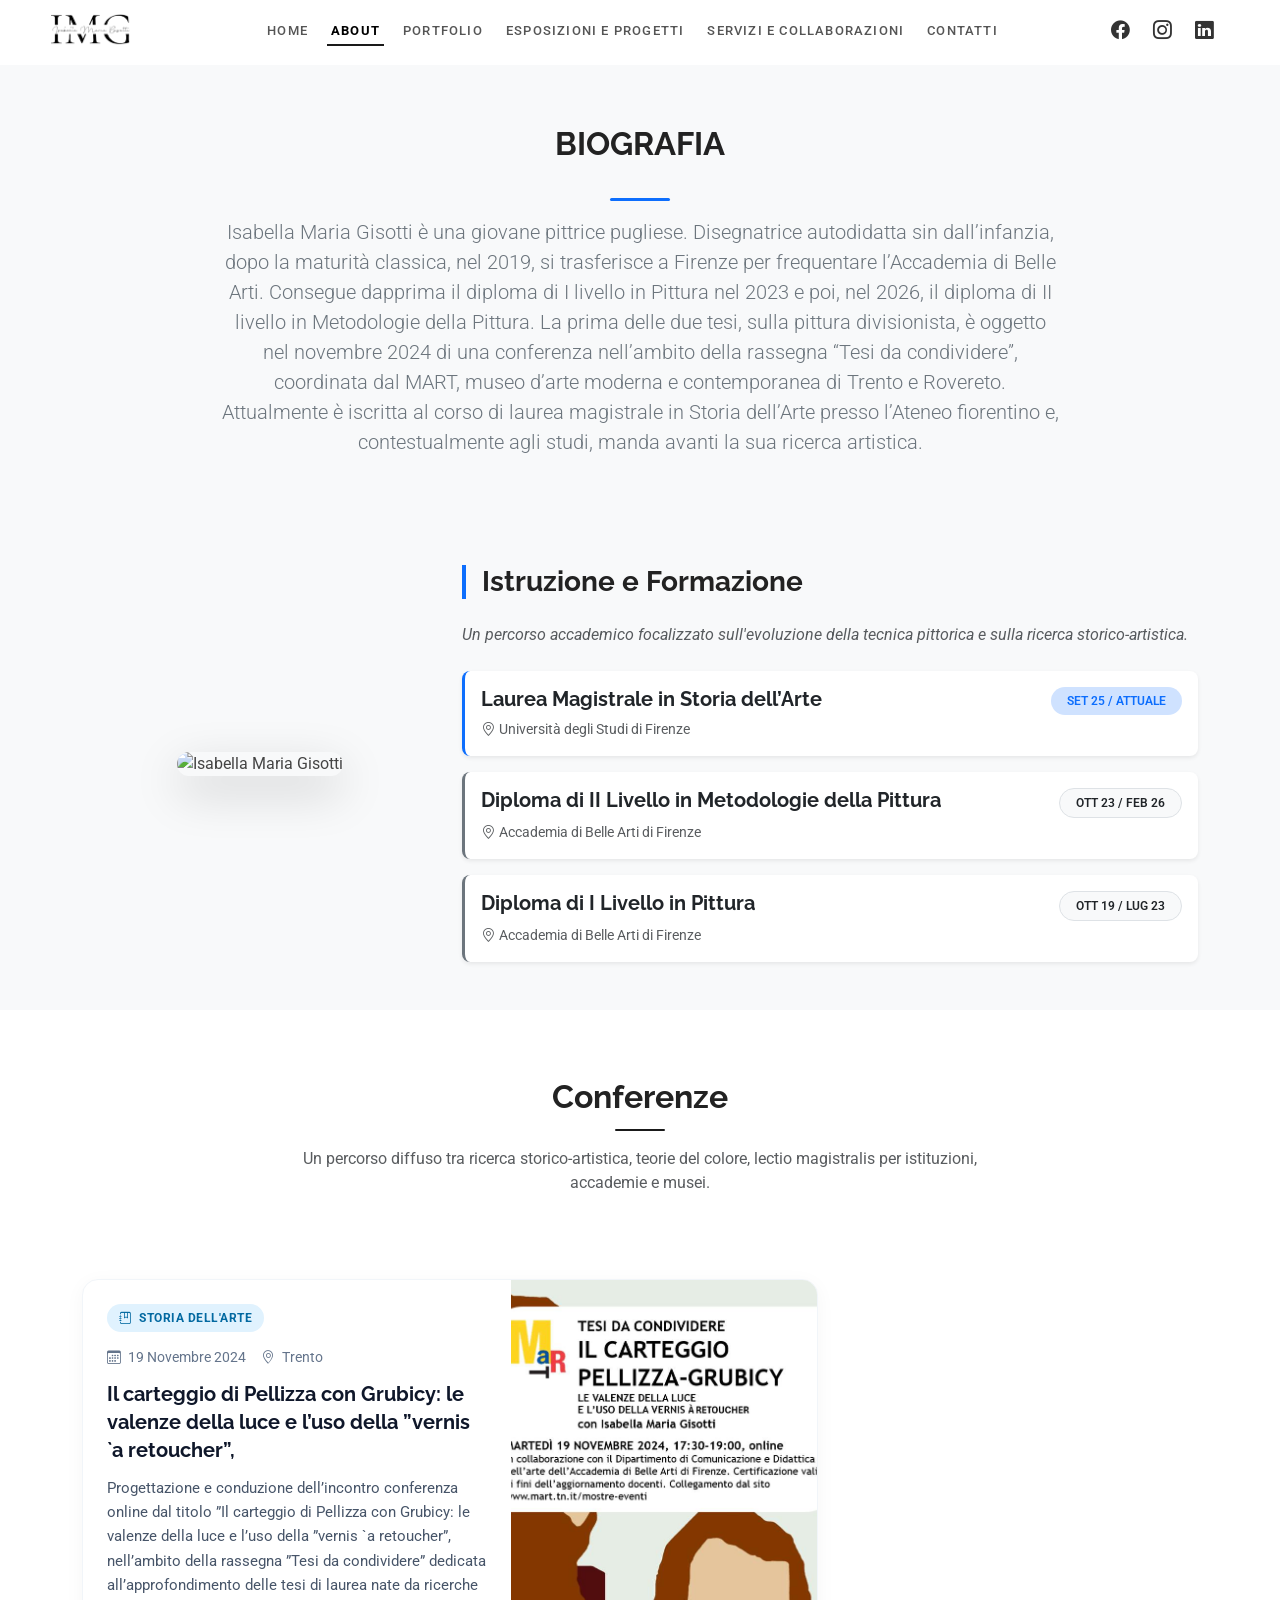
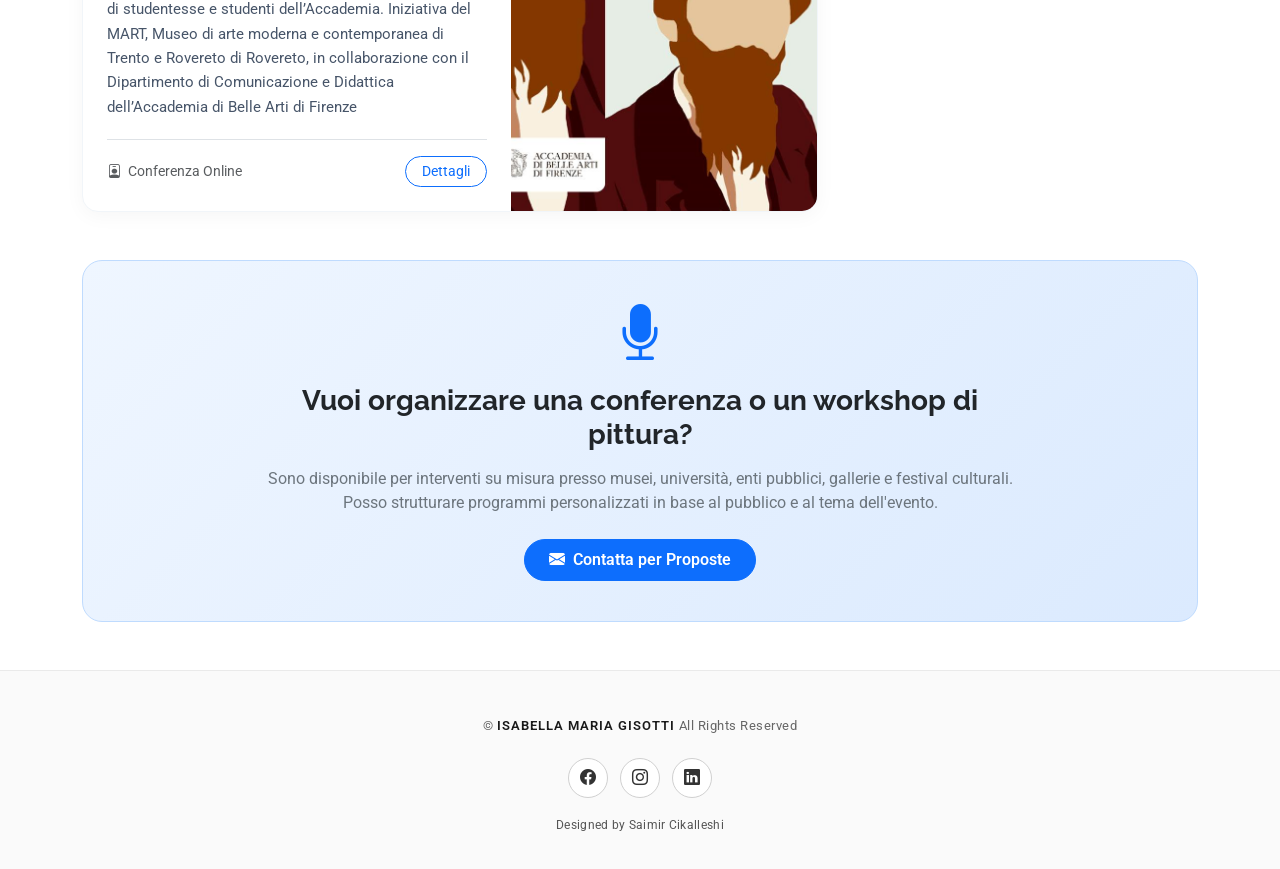
==== about.html @ c2eb915f "Primo caricamento" ====
<!DOCTYPE html>
<html lang="en">

<head>
  <meta charset="utf-8">
  <meta content="width=device-width, initial-scale=1.0" name="viewport">
  <title>About - Isabella Maria Gisotti</title>
  <meta name="description" content="">
  <meta name="keywords" content="">
  
  <!-- Favicons -->
  <link href="assets/img/favicon_new.png" rel="icon">
  <link href="assets/img/apple-touch-icon_new.png" rel="apple-touch-icon">
  
  <!-- Fonts -->
  <link href="https://fonts.googleapis.com" rel="preconnect">
  <link href="https://fonts.gstatic.com" rel="preconnect" crossorigin>
  <link href="https://fonts.googleapis.com/css2?family=Roboto:ital,wght@0,100;0,300;0,400;0,500;0,700;0,900;1,100;1,300;1,400;1,500;1,700;1,900&family=Poppins:ital,wght@0,100;0,200;0,300;0,400;0,500;0,600;0,700;0,800;0,900;1,100;1,200;1,300;1,400;1,500;1,600;1,700;1,800;1,900&family=Raleway:ital,wght@0,100;0,200;0,300;0,400;0,500;0,600;0,700;0,800;0,900;1,100;1,200;1,300;1,400;1,500;1,600;1,700;1,800;1,900&display=swap" rel="stylesheet">
  
  <!-- Vendor CSS Files -->
  <link href="assets/vendor/bootstrap/css/bootstrap.min.css" rel="stylesheet">
  <link href="assets/vendor/bootstrap-icons/bootstrap-icons.css" rel="stylesheet">
  <link href="assets/vendor/aos/aos.css" rel="stylesheet">
  <link href="assets/vendor/swiper/swiper-bundle.min.css" rel="stylesheet">
  <link href="assets/vendor/glightbox/css/glightbox.min.css" rel="stylesheet">
  
  <!-- Main CSS File -->
  <link href="assets/css/main.css" rel="stylesheet">
  
 
</head>

<body class="about-page">
  
    <header id="header" class="header d-flex align-items-center light-background sticky-top custom-navbar">
    <div class="container-fluid position-relative d-flex align-items-center justify-content-between px-3 px-md-5">
      
      <!-- COLONNA SINISTRA: Logo + Nome -->
      <div class="nav-col-left d-flex align-items-center">
        <a href="index.html" class="logo d-flex align-items-center text-decoration-none gap-2">
          <img src="./assets/img/logo.png" alt="Logo Isabella Maria Gisotti" width="50" height="50" class="brand-logo">
        </a>
      </div>
      
      <!-- COLONNA CENTRALE: Menu di Navigazione -->
      <!-- COLONNA CENTRALE: Menu di Navigazione -->
        <nav id="navmenu" class="navmenu nav-col-center">
            <ul>
                <li><a href="index.html">Home</a></li>
                <li><a href="about.html" class="active">About</a></li>
                <li><a href="portfolio.html">Portfolio</a></li>
                <li><a href="resume.html">Esposizioni e Progetti</a></li>
                <li><a href="services.html">Servizi e Collaborazioni</a></li>
                <li><a href="contact.html">Contatti</a></li>
            </ul>
            <i class="mobile-nav-toggle d-xl-none bi bi-list"></i>
        </nav>
      
      <!-- COLONNA DESTRA: Social Links -->
      <div class="nav-col-right header-social-links d-none d-md-flex align-items-center justify-content-end gap-3">
        <a href="https://www.facebook.com/isabellamaria.gisotti" target="_blank" title="Facebook" class="social-clean"><i class="bi bi-facebook"></i></a>
        <a href="https://www.instagram.com/___img___/" target="_blank" title="Instagram" class="social-clean"><i class="bi bi-instagram"></i></a>
        <a href="https://www.linkedin.com/in/isabella-maria-gisotti-5aaa6219a/" target="_blank" title="LinkedIn" class="social-clean"><i class="bi bi-linkedin"></i></a>
      </div>
      
    </div>
  </header>
  
  <main class="main">
    <!-- About Section -->
    <section id="about" class="about section py-5 bg-light">
      
      <!-- Section Title con padding-top dedicato -->
        <div class="container section-title text-center mb-5" style="padding-top: 60px;" data-aos="fade-up">
          
          <h2 class="display-5 fw-bold text-uppercase tracking-wider">Biografia</h2>
          
          <div class="mx-auto bg-primary rounded my-3" style="width: 60px; height: 3px;"></div>

          <p class="lead col-lg-9 mx-auto text-secondary">
            Isabella Maria Gisotti è una giovane pittrice pugliese. Disegnatrice autodidatta sin dall’infanzia, dopo la maturità classica, nel 2019, si trasferisce a Firenze per frequentare l’Accademia di Belle Arti. Consegue dapprima il diploma di I livello in Pittura nel 2023 e poi, nel 2026, il diploma di II livello in Metodologie della Pittura. La prima delle due tesi, sulla pittura divisionista, è oggetto nel novembre 2024 di una conferenza nell’ambito della rassegna “Tesi da condividere”, coordinata dal MART, museo d’arte moderna e contemporanea di Trento e Rovereto. Attualmente è iscritta al corso di laurea magistrale in Storia dell’Arte presso l’Ateneo fiorentino e, contestualmente agli studi, manda avanti la sua ricerca artistica.
          </p>
        </div><!-- End Section Title -->
      
      <div class="container" data-aos="fade-up" data-aos-delay="100">
        <div class="row gy-5 align-items-center justify-content-center">
          
          <!-- Colonna Immagine Profilo -->
          <div class="col-lg-4 text-center" data-aos="zoom-in" data-aos-delay="150">
            <div class="position-relative d-inline-block">
              <img src="assets/img/foto profilo.jpg" class="img-fluid rounded-4 shadow-lg profile-img" alt="Isabella Maria Gisotti">
            </div>
          </div>
          
          <!-- Colonna Formazione -->
          <div class="col-lg-8 content">
            <h3 class="fw-bold mb-4 border-start border-4 border-primary ps-3">Istruzione e Formazione</h3>
            
            <p class="fst-italic text-muted mb-4">
              Un percorso accademico focalizzato sull'evoluzione della tecnica pittorica e sulla ricerca storico-artistica.
            </p>
            
            <!-- Timeline / List Formazione -->
            <div class="timeline-list d-flex flex-column gap-3">
              
              <!-- Item 1 -->
              <div class="p-3 bg-white rounded-3 shadow-sm border-start border-primary border-3 transition-hover">
                <div class="d-flex justify-content-between align-items-start mb-1">
                  <h5 class="fw-bold mb-0 text-dark">Laurea Magistrale in Storia dell’Arte</h5>
                  <span class="badge bg-primary-subtle text-primary fw-semibold px-3 py-2 rounded-pill">SET 25 / ATTUALE</span>
                </div>
                <p class="text-muted small mb-0"><i class="bi bi-geo-alt me-1"></i>Università degli Studi di Firenze</p>
              </div>
              
              <!-- Item 2 -->
              <div class="p-3 bg-white rounded-3 shadow-sm border-start border-secondary border-3 transition-hover">
                <div class="d-flex justify-content-between align-items-start mb-1">
                  <h5 class="fw-bold mb-0 text-dark">Diploma di II Livello in Metodologie della Pittura</h5>
                  <span class="badge bg-light text-dark border fw-semibold px-3 py-2 rounded-pill">OTT 23 / FEB 26</span>
                </div>
                <p class="text-muted small mb-0"><i class="bi bi-geo-alt me-1"></i>Accademia di Belle Arti di Firenze</p>
              </div>
              
              <!-- Item 3 -->
              <div class="p-3 bg-white rounded-3 shadow-sm border-start border-secondary border-3 transition-hover">
                <div class="d-flex justify-content-between align-items-start mb-1">
                  <h5 class="fw-bold mb-0 text-dark">Diploma di I Livello in Pittura</h5>
                  <span class="badge bg-light text-dark border fw-semibold px-3 py-2 rounded-pill">OTT 19 / LUG 23</span>
                </div>
                <p class="text-muted small mb-0"><i class="bi bi-geo-alt me-1"></i>Accademia di Belle Arti di Firenze</p>
              </div>
              
            </div>
          </div>
          
        </div>
      </div>
      
    </section><!-- /About Section -->
    
      <!-- Section Header -->
  <section id="conferences-section" class="py-5">
    <div class="container" data-aos="fade-up">

      <!-- Titolo Principale -->
      <div class="section-title text-center mb-4" style="padding-top: 20px;">
        <h2 class="fw-bold display-6 mb-3">Conferenze</h2>
        <p class="text-muted mx-auto" style="max-width: 700px;">
          Un percorso diffuso tra ricerca storico-artistica, teorie del colore, lectio magistralis per istituzioni, accademie e musei.
        </p>
      </div>


      <!-- Griglia Schede Conferenze -->
      <div class="row gy-4 gx-4" id="talks-grid">

       <!-- Talk 1 con Locandina Fissa Integrata -->
        <div class="col-lg-8 col-12 talk-item history" data-aos="fade-up" data-aos-delay="100">
          <div class="conf-card conf-card-horizontal p-0 overflow-hidden">
            <div class="row g-0 h-100">

              <!-- Colonna Sinistra: Testo e Dettagli -->
              <div class="col-md-7 p-4 d-flex flex-column justify-content-between">
                <div>
                  <span class="conf-tag tag-history"><i class="bi bi-journal-bookmark me-1"></i> Storia dell'Arte</span>
                  <div class="conf-date-location">
                    <span><i class="bi bi-calendar3 me-1"></i> 19 Novembre 2024</span>
                    <span><i class="bi bi-geo-alt me-1"></i> Trento</span>
                  </div>
                  <h3 class="conf-title">Il carteggio di Pellizza con Grubicy: le valenze della luce e l’uso della ”vernis `a retoucher”,</h3>
                  <p class="conf-description">Progettazione e conduzione dell’incontro conferenza online dal titolo ”Il carteggio di Pellizza con Grubicy: le valenze della luce e l’uso della ”vernis `a retoucher”, nell’ambito della rassegna ”Tesi da condividere” dedicata all’approfondimento delle tesi di laurea nate da ricerche di studentesse e studenti dell’Accademia. Iniziativa del MART, Museo di arte moderna e contemporanea di Trento e Rovereto di Rovereto, in collaborazione con il Dipartimento di Comunicazione e Didattica dell’Accademia di Belle Arti di Firenze</p>
                </div>

                <div class="conf-action-btns pt-3 border-top d-flex justify-content-between align-items-center">
                  <span class="small text-muted"><i class="bi bi-person-badge me-1"></i> Conferenza Online</span>
                  <a href="https://www.accademia.firenze.it/it/news/32-r-gli-articoli-1/tesi-da-condividere-mart-2024" target="_blank" class="btn btn-sm btn-outline-primary rounded-pill px-3">Dettagli</a>
                </div>
              </div>

              <!-- Colonna Destra: Foto Locandina Fissa -->
              <div class="col-md-5">
                <div class="poster-container h-100">
                  <img src="assets/img/Locandinajpg.jpg" alt="Locandina Evento MART" class="poster-fixed-img">
                </div>
              </div>

            </div>
          </div>
        </div>

      </div><!-- End Grid -->

      <!-- Call To Action per Organizzatori (Innovazione) -->
      <div id="speaker-booking" class="cta-speaker-card mt-5" data-aos="fade-up">
        <div class="row align-items-center justify-content-center text-center">
          <div class="col-lg-9">
            <i class="bi bi-mic-fill text-primary display-4 mb-3 d-block"></i>
            <h3 class="fw-bold mb-3 text-dark">Vuoi organizzare una conferenza o un workshop di pittura?</h3>
            <p class="text-secondary mb-4">
              Sono disponibile per interventi su misura presso musei, università, enti pubblici, gallerie e festival culturali. 
              Posso strutturare programmi personalizzati in base al pubblico e al tema dell'evento.
            </p>
            <div class="d-flex flex-wrap justify-content-center gap-3">
              <a href="contact.html" class="btn btn-primary rounded-pill px-4 py-2 fw-semibold">
                <i class="bi bi-envelope-fill me-2"></i>Contatta per Proposte
              </a>
            </div>
          </div>
        </div>
      </div>

    </div>
  </section>

  <!-- Modali di Approfondimento per i Talk -->
  <div class="modal fade" id="modalTalk1" tabindex="-1" aria-hidden="true">
    <div class="modal-dialog modal-dialog-centered">
      <div class="modal-content rounded-4 border-0">
        <div class="modal-header border-bottom-0 pb-0">
          <h5 class="modal-title fw-bold">Dettagli Conferenza</h5>
          <button type="button" class="btn-close" data-bs-dismiss="modal" aria-label="Close"></button>
        </div>
        <div class="modal-body">
          <span class="conf-tag tag-history">Storia dell'Arte</span>
          <h4 class="fw-bold mt-2 mb-3">La Luce Divisa: Scienza e Ottica nella Pittura tra '800 e '900</h4>
          <p class="text-secondary">
            L'intervento approfondisce la rivoluzione cromatica avviata dai maestri del Divisionismo italiano. Vengono analizzati gli scritti teorici, i trattati di ottica e l'impatto della luce sulla percezione dello spettatore.
          </p>
          <hr>
          <ul class="list-unstyled small text-muted">
            <li class="mb-2"><i class="bi bi-geo-alt-fill text-primary me-2"></i><strong>Luogo:</strong> Torino, Centro Culturale</li>
            <li class="mb-2"><i class="bi bi-clock-fill text-primary me-2"></i><strong>Durata:</strong> 90 Minuti + Q&A</li>
            <li class="mb-2"><i class="bi bi-file-earmark-text-fill text-primary me-2"></i><strong>Materiale:</strong> Slides e bibliografia disponibili su richiesta</li>
          </ul>
        </div>
        <div class="modal-footer border-top-0 pt-0">
          <button type="button" class="btn btn-secondary rounded-pill btn-sm" data-bs-dismiss="modal">Chiudi</button>
        </div>
      </div>
    </div>
  </div>

    </section><!-- /Stats Section -->
  </main>
  
  <footer id="footer" class="footer">
    <div class="container">
      
      <!-- Copyright -->
      <div class="copyright text-center">
        <p>© <strong class="sitename">Isabella Maria Gisotti</strong> <span>All Rights Reserved</span></p>
      </div>
      
      <!-- Social Links Centrati -->
      <div class="social-links d-flex justify-content-center">
        <a href="https://www.facebook.com/isabellamaria.gisotti" target="_blank" title="Facebook"><i class="bi bi-facebook"></i></a>
        <a href="https://www.instagram.com/___img___/" target="_blank" title="Instagram"><i class="bi bi-instagram"></i></a>
        <a href="https://www.linkedin.com/in/isabella-maria-gisotti-5aaa6219a/" target="_blank" title="LinkedIn"><i class="bi bi-linkedin"></i></a>
      </div>
      
      <!-- Credits -->
      <div class="credits text-center">
        <a href="https://www.linkedin.com/in/saimircika/" target="_blank">Designed by Saimir Cikalleshi</a>
      </div>
      
    </div>
  </footer>
    
    <!-- Scroll Top -->
    <a href="#" id="scroll-top" class="scroll-top d-flex align-items-center justify-content-center"><i class="bi bi-arrow-up-short"></i></a>
    
    <!-- Preloader -->
    <div id="preloader"></div>
    
    <!-- Vendor JS Files -->
    <script src="assets/vendor/bootstrap/js/bootstrap.bundle.min.js"></script>
    <script src="assets/vendor/php-email-form/validate.js"></script>
    <script src="assets/vendor/aos/aos.js"></script>
    <script src="assets/vendor/waypoints/noframework.waypoints.js"></script>
    <script src="assets/vendor/purecounter/purecounter_vanilla.js"></script>
    <script src="assets/vendor/swiper/swiper-bundle.min.js"></script>
    <script src="assets/vendor/glightbox/js/glightbox.min.js"></script>
    <script src="assets/vendor/imagesloaded/imagesloaded.pkgd.min.js"></script>
    <script src="assets/vendor/isotope-layout/isotope.pkgd.min.js"></script>
    
    <!-- Main JS File -->
    <script src="assets/js/main.js"></script>
    
  </body>
  
  </html>
---- assets/css/main.css ----
/* Fonts */
:root {
  --default-font: "Roboto",  system-ui, -apple-system, "Segoe UI", Roboto, "Helvetica Neue", Arial, "Noto Sans", "Liberation Sans", sans-serif, "Apple Color Emoji", "Segoe UI Emoji", "Segoe UI Symbol", "Noto Color Emoji";
  --heading-font: "Raleway",  sans-serif;
  --nav-font: "Poppins",  sans-serif;
}

/* Global Colors - The following color variables are used throughout the website. Updating them here will change the color scheme of the entire website */
:root { 
  --background-color: #ffffff; /* Background color for the entire website, including individual sections */
  --default-color: #444444; /* Default color used for the majority of the text content across the entire website */
  --heading-color: #222222; /* Color for headings, subheadings and title throughout the website */
  --accent-color: #34b7a7; /* Accent color that represents your brand on the website. It's used for buttons, links, and other elements that need to stand out */
  --surface-color: #ffffff; /* The surface color is used as a background of boxed elements within sections, such as cards, icon boxes, or other elements that require a visual separation from the global background. */
  --contrast-color: #ffffff; /* Contrast color for text, ensuring readability against backgrounds of accent, heading, or default colors. */
}


/* Color Presets - These classes override global colors when applied to any section or element, providing reuse of the sam color scheme. */

.light-background {
  --background-color: #e9e8e6;
  --surface-color: #ffffff;
}

.dark-background {
  --background-color: #060606;
  --default-color: #ffffff;
  --heading-color: #ffffff;
  --surface-color: #252525;
  --contrast-color: #ffffff;
}

/* Smooth scroll */
:root {
  scroll-behavior: smooth;
}

/*--------------------------------------------------------------
# General Styling & Shared Classes
--------------------------------------------------------------*/
body {
  color: var(--default-color);
  background-color: var(--background-color);
  font-family: var(--default-font);
}

a {
  color: var(--accent-color);
  text-decoration: none;
  transition: 0.3s;
}

a:hover {
  color: color-mix(in srgb, var(--accent-color), transparent 25%);
  text-decoration: none;
}

h1,
h2,
h3,
h4,
h5,
h6 {
  color: var(--heading-color);
  font-family: var(--heading-font);
}

/* PHP Email Form Messages
------------------------------*/
.php-email-form .error-message {
  display: none;
  background: #df1529;
  color: #ffffff;
  text-align: left;
  padding: 15px;
  margin-bottom: 24px;
  font-weight: 600;
}

.php-email-form .sent-message {
  display: none;
  color: #ffffff;
  background: #059652;
  text-align: center;
  padding: 15px;
  margin-bottom: 24px;
  font-weight: 600;
}

.php-email-form .loading {
  display: none;
  background: var(--surface-color);
  text-align: center;
  padding: 15px;
  margin-bottom: 24px;
}

.php-email-form .loading:before {
  content: "";
  display: inline-block;
  border-radius: 50%;
  width: 24px;
  height: 24px;
  margin: 0 10px -6px 0;
  border: 3px solid var(--accent-color);
  border-top-color: var(--surface-color);
  animation: php-email-form-loading 1s linear infinite;
}

@keyframes php-email-form-loading {
  0% {
    transform: rotate(0deg);
  }
  
  100% {
    transform: rotate(360deg);
  }
}

/*--------------------------------------------------------------
# Global Header
--------------------------------------------------------------*/
.header {
  color: var(--default-color);
  background-color: var(--background-color);
  padding: 15px 0;
  transition: all 0.5s;
  z-index: 997;
  box-shadow: 0px 0 18px rgba(0, 0, 0, 0.1);
}

.header .logo {
  line-height: 1;
}

.header .logo img {
  max-height: 36px;
  margin-right: 8px;
}

.header .logo h1 {
  font-size: 32px;
  margin: 0;
  font-weight: 300;
  text-transform: uppercase;
  color: var(--heading-color);
}

.header .header-social-links {
  padding-right: 15px;
}

.header .header-social-links a {
  color: color-mix(in srgb, var(--default-color), transparent 40%);
  padding-left: 6px;
  display: inline-block;
  transition: 0.3s;
  font-size: 16px;
}

.header .header-social-links a:hover {
  color: var(--accent-color);
}

.header .header-social-links a i {
  line-height: 0px;
}

@media (max-width: 1200px) {
  .header .logo {
    order: 1;
  }
  
  .header .header-social-links {
    order: 2;
  }
  
  .header .navmenu {
    order: 3;
  }
}

/*--------------------------------------------------------------
# Navigation Menu
--------------------------------------------------------------*/

/* ==========================================================
NAVBAR TRE COLONNE & RESPONSIVE COMPLETO
========================================================== */

/* Styling Dropdown Navbar */
.navmenu .dropdown {
  position: relative;
}

.navmenu .dropdown ul {
  display: block;
  position: absolute;
  left: 0;
  top: calc(100% + 10px);
  margin: 0;
  padding: 10px 0;
  z-index: 99;
  opacity: 0;
  visibility: hidden;
  background: #ffffff;
  box-shadow: 0px 10px 30px rgba(0, 0, 0, 0.1);
  transition: 0.3s ease-in-out;
  border-radius: 8px;
  min-width: 200px;
}

.navmenu .dropdown:hover > ul {
  opacity: 1;
  visibility: visible;
  top: 100%;
}

.navmenu .dropdown ul li {
  min-width: 180px;
}

.navmenu .dropdown ul a {
  padding: 10px 20px;
  font-size: 14px;
  text-transform: none;
  color: #333333;
}

.navmenu .dropdown ul a:hover,
.navmenu .dropdown ul a.active {
  color: #0d6efd;
  background-color: #f8f9fa;
}

/* Reset base per la lista */
.navmenu ul li::before,
.navmenu ul li::after,
.navmenu a::before {
  content: none !important;
  display: none !important;
}

/* Container Header */
.custom-navbar {
  background: rgba(255, 255, 255, 0.98) !important;
  backdrop-filter: blur(10px);
  -webkit-backdrop-filter: blur(10px);
  border-bottom: 1px solid rgba(0, 0, 0, 0.08);
  padding: 12px 0 !important;
}

/* Logo e Nome Artista */
.brand-logo {
  object-fit: contain;
  border-radius: 4px;
}

.brand-name {
  font-size: 0.9rem;
  letter-spacing: 2px;
  text-transform: uppercase;
  color: #1a1a1a !important;
  white-space: nowrap;
}



/* ==========================================================
STILI DESKTOP (Schermi grandi >= 1200px)
========================================================== */
@media (min-width: 1200px) {
  /* Layout a 3 colonne */
  .nav-col-left {
    flex: 1 1 0%;
    display: flex;
    align-items: center;
  }
  
  .nav-col-center {
    display: flex;
    justify-content: center;
  }
  
  .nav-col-right {
    flex: 1 1 0%;
    display: flex;
    justify-content: flex-end;
  }
  
  /* Lista Orizzontale Desktop */
  .navmenu > ul {
    list-style: none;
    padding: 0;
    margin: 0;
    display: flex;
    flex-direction: row;
    align-items: center;
    gap: 15px;
  }
  
  .navmenu > ul > li {
    position: relative;
  }
  
  .navmenu > ul > li > a, 
  .navmenu > ul > li > a:focus {
    font-size: 0.82rem;
    font-weight: 500;
    letter-spacing: 1.2px;
    text-transform: uppercase;
    color: #555;
    padding: 8px 4px;
    position: relative;
    text-decoration: none;
    transition: color 0.3s ease;
  }
  
  /* Sottolineatura Hover */
  .navmenu > ul > li > a::after {
    content: '';
    display: block;
    position: absolute;
    bottom: 0;
    left: 0;
    width: 0;
    height: 2px;
    background-color: #1a1a1a;
    transition: width 0.3s ease;
  }
  
  .navmenu > ul > li > a:hover::after,
  .navmenu > ul > li > a.active::after {
    width: 100%;
  }
  
  .navmenu > ul > li > a.active,
  .navmenu > ul > li > a:hover {
    color: #000;
    font-weight: 700;
  }
  
  /* Dropdown Desktop */
  .navmenu ul ul {
    display: flex;
    flex-direction: column;
    position: absolute;
    top: 100%;
    left: 0;
    margin: 0;
    padding: 10px 0;
    background: #ffffff;
    box-shadow: 0px 8px 20px rgba(0, 0, 0, 0.12);
    border-radius: 6px;
    min-width: 200px;
    z-index: 9999;
    opacity: 0;
    visibility: hidden;
    transition: all 0.25s ease-in-out;
    list-style: none;
  }
  
  .navmenu ul ul a {
    padding: 8px 20px;
    font-size: 0.85rem;
    color: #444;
    display: flex;
    align-items: center;
    justify-content: space-between;
    text-decoration: none;
  }
  
  .navmenu ul ul a:hover {
    background-color: #f5f5f5;
    color: #000;
  }
  
  .navmenu li.dropdown:hover > ul {
    opacity: 1;
    visibility: visible;
  }
  
  .navmenu ul ul ul {
    top: 0;
    left: 100%;
  }
}

/* ==========================================================
INTERVENTO CHIRURGICO: ELIMINAZIONE DEFINTIVA SPAZIO GHOST
========================================================== */

/* 1. Rimuove qualsiasi bordo, ombra o linea nascosta creata dall'header */
header,
#header,
.custom-navbar {
  border-bottom: none !important;
  box-shadow: none !important;
}

header::after,
#header::after,
.custom-navbar::after {
  content: none !important;
  display: none !important;
}

/* 2. MARGINE NEGATIVO: Tira la prima sezione verso l'alto per 'mangiarsi' lo spazio */
main,
#main,
#hero,
.hero,
section:first-of-type {
  margin-top: -5px !important; /* Sovrappone la foto di 5px sotto la navbar */
  padding-top: 0 !important;
  position: relative !important;
  z-index: 1 !important;
}

/* 3. Azzera il comportamento inline dell'immagine */
.hero img,
section:first-of-type img {
  display: block !important;
  width: 100% !important;
}

/* ==========================================================
STILI MOBILE & TABLET (Schermi < 1200px)
========================================================== */
@media (max-width: 1199px) {
  .brand-name {
    font-size: 0.8rem;
    letter-spacing: 1px;
  }
  
  .brand-logo {
    width: 35px;
    height: 35px;
  }
  
  /* Nasconde la lista normale su mobile */
  .navmenu > ul {
    display: none;
    position: fixed;
    inset: 65px 15px 20px 15px;
    padding: 20px 0;
    margin: 0;
    border-radius: 16px;
    background-color: rgba(255, 255, 255, 0.98);
    backdrop-filter: blur(15px);
    border: 1px solid rgba(0, 0, 0, 0.08);
    box-shadow: 0px 15px 35px rgba(0, 0, 0, 0.15);
    overflow-y: auto;
    z-index: 9998;
    list-style: none;
    flex-direction: column;
  }
  
  /* Quando il menu mobile viene aperto da JS */
  body.mobile-nav-active .navmenu > ul {
    display: flex !important;
  }
  
  .navmenu a {
    color: #222;
    padding: 12px 25px;
    font-size: 0.95rem;
    font-weight: 500;
    display: flex;
    align-items: center;
    justify-content: space-between;
    text-decoration: none;
    width: 100%;
  }
  
  .navmenu a.active,
  .navmenu a:hover {
    color: #000;
    font-weight: 700;
  }
  
  /* Gestione Dropdown Mobile */
  .navmenu .dropdown ul {
    position: static;
    display: none;
    padding: 5px 0 5px 15px;
    margin: 0;
    background-color: rgba(0, 0, 0, 0.03);
    box-shadow: none;
    list-style: none;
  }
  
  .navmenu .dropdown .dropdown-active {
    display: block !important;
  }
  
  /* Pulsante Hamburger */
  .mobile-nav-toggle {
    color: #1a1a1a;
    font-size: 28px;
    cursor: pointer;
    line-height: 1;
    z-index: 9999;
  }
}



@media (max-width: 1199px) {
  /* Assicura che l'header rimanga in primissimo piano */
  .custom-navbar {
    position: fixed !important;
    top: 0;
    left: 0;
    right: 0;
    z-index: 99999 !important;
    height: 70px !important; /* Altezza fissa dell'header */
  }
  
  /* Tenda Menu Mobile */
  .navmenu > ul {
    display: none;
    position: fixed !important;
    top: 80px !important; /* Parte SUBITO SOTTO la navbar (70px + 10px distacco) */
    left: 15px !important;
    right: 15px !important;
    bottom: auto !important;
    max-height: calc(100vh - 100px) !important; /* Evita che esca dallo schermo */
    padding: 20px 10px !important;
    margin: 0 !important;
    border-radius: 16px !important;
    background-color: #ffffff !important; /* Sfondo bianco pieno, NON trasparente */
    border: 1px solid rgba(0, 0, 0, 0.1) !important;
    box-shadow: 0px 15px 35px rgba(0, 0, 0, 0.25) !important; /* Ombra per staccare dal contenuto sotto */
    overflow-y: auto !important;
    z-index: 99988 !important;
    list-style: none !important;
    flex-direction: column !important;
  }
  
  /* Quando il menu mobile è APERTO */
  body.mobile-nav-active .navmenu > ul {
    display: flex !important;
  }
  
  /* Stile voci di menu */
  .navmenu a {
    color: #1a1a1a !important;
    padding: 12px 20px !important;
    font-size: 0.95rem !important;
    font-weight: 500 !important;
    display: flex !important;
    align-items: center !important;
    justify-content: space-between !important;
    text-decoration: none !important;
    width: 100% !important;
    border-bottom: 1px solid rgba(0, 0, 0, 0.04);
  }
  
  .navmenu li:last-child a {
    border-bottom: none;
  }
  
  .navmenu a.active,
  .navmenu a:hover {
    color: #000000 !important;
    font-weight: 700 !important;
  }
}



/* ==========================================================
RESET DEFINITIVO POSIZIONAMENTO HEADER (PC & MOBILE)
========================================================== */

/* Forza l'header ad attaccarsi al bordo superiore assoluto */
header,
#header,
.custom-navbar,
.header {
  top: 0 !important;
  margin-top: 0 !important;
  position: fixed !important; /* o sticky !important */
  left: 0 !important;
  right: 0 !important;
  width: 100% !important;
  z-index: 9999 !important;
}

/* Azzera margini top dal body e dall'html che spingono l'header */
html, body {
  margin-top: 0 !important;
  padding-top: 0 !important;
}

/* Su PC azzera qualsiasi margine/padding extra della prima sezione */
@media (min-width: 1200px) {
  body {
    padding-top: 0 !important;
  }
}

/* Distacco per non far finire i titoli sotto la navbar fissa */
body {
  padding-top: 70px !important;
}



/* ==========================================================
ICONE SOCIAL PULITE
========================================================== */
.header-social-links a.social-clean {
  background: none !important;
  padding: 4px !important;
  color: #333333 !important;
  font-size: 1.15rem !important;
  display: inline-flex !important;
  align-items: center !important;
  text-decoration: none !important;
  transition: opacity 0.2s ease, transform 0.2s ease !important;
}

.header-social-links a.social-clean:hover {
  opacity: 0.6 !important;
  transform: translateY(-1px) !important;
}
/*--------------------------------------------------------------
# Global Footer
--------------------------------------------------------------*/
/*--------------------------------------------------------------
# Global Footer - Stile Elegante e Rifinito
--------------------------------------------------------------*/
.footer {
  color: #555555;
  background-color: #fafafa; /* Uno sfondo chiarissimo e distinto */
  font-size: 13px;
  padding: 45px 0 35px 0;
  border-top: 1px solid #eaeaea;
}

/* Copyright */
.footer .copyright p {
  margin-bottom: 0;
  font-weight: 400;
  letter-spacing: 0.5px;
  color: #666666;
}

.footer .copyright .sitename {
  font-weight: 600;
  color: #1a1a1a;
  text-transform: uppercase;
  letter-spacing: 1px;
}

/* Cerchi Social Eleganti */
/* Cerchi Social Uniformi nel Footer */
.footer .social-links {
  margin-top: 22px;
  margin-bottom: 18px;
  gap: 12px;
}

.footer .social-links a {
  display: inline-flex !important;
  align-items: center !important;
  justify-content: center !important;
  width: 40px !important;
  height: 40px !important;
  border-radius: 50% !important;
  border: 1px solid #d0d0d0 !important;
  background-color: #ffffff !important;
  color: #333333 !important;
  font-size: 16px !important;
  transition: all 0.25s ease !important;
  text-decoration: none !important;
  box-sizing: border-box !important;
}

/* Forza l'icona interna ad essere solo vettoriale senza sfondi propri */
.footer .social-links a i {
  background: none !important;
  background-color: transparent !important;
  border: none !important;
  box-shadow: none !important;
  color: inherit !important;
  line-height: 1 !important;
  display: inline-block !important;
}

/* Effetto Hover pulito per tutti e 3 */
.footer .social-links a:hover {
  background-color: #1a1a1a !important;
  border-color: #1a1a1a !important;
  color: #ffffff !important;
  transform: translateY(-2px) !important;
}

/* Credits sottili */
.footer .credits {
  font-size: 12px;
  color: #888888;
  letter-spacing: 0.3px;
}

.footer .credits a {
  color: #555555;
  text-decoration: none;
  transition: color 0.2s ease;
}

.footer .credits a:hover {
  color: #000000;
  text-decoration: underline;
}

body {
  overflow-x: hidden;
}

[data-aos] {
  pointer-events: auto !important;
}

/*--------------------------------------------------------------
# Preloader
--------------------------------------------------------------*/
#preloader {
  position: fixed;
  inset: 0;
  z-index: 9999;
  overflow: hidden;
  background-color: var(--background-color);
  transition: all 0.6s ease-out;
  width: 100%;
  height: 100vh;
}

#preloader:before,
#preloader:after {
  content: "";
  position: absolute;
  border: 4px solid var(--accent-color);
  border-radius: 50%;
  animation: animate-preloader 2s cubic-bezier(0, 0.2, 0.8, 1) infinite;
}

#preloader:after {
  animation-delay: -0.5s;
}

@keyframes animate-preloader {
  0% {
    width: 10px;
    height: 10px;
    top: calc(50% - 5px);
    left: calc(50% - 5px);
    opacity: 1;
  }
  
  100% {
    width: 72px;
    height: 72px;
    top: calc(50% - 36px);
    left: calc(50% - 36px);
    opacity: 0;
  }
}

/*--------------------------------------------------------------
# Scroll Top Button
--------------------------------------------------------------*/
.scroll-top {
  position: fixed;
  visibility: hidden;
  opacity: 0;
  right: 15px;
  bottom: -15px;
  z-index: 99999;
  background-color: var(--accent-color);
  width: 44px;
  height: 44px;
  border-radius: 50px;
  transition: all 0.4s;
}

.scroll-top i {
  font-size: 24px;
  color: var(--contrast-color);
  line-height: 0;
}

.scroll-top:hover {
  background-color: color-mix(in srgb, var(--accent-color), transparent 20%);
  color: var(--contrast-color);
}

.scroll-top.active {
  visibility: visible;
  opacity: 1;
  bottom: 15px;
}

/*--------------------------------------------------------------
# Disable aos animation delay on mobile devices
--------------------------------------------------------------*/
@media screen and (max-width: 768px) {
  [data-aos-delay] {
    transition-delay: 0 !important;
  }
}

/*--------------------------------------------------------------
# Global Page Titles & Breadcrumbs
--------------------------------------------------------------*/
.page-title {
  color: var(--default-color);
  background-color: var(--background-color);
  padding: 25px 0;
  position: relative;
  border-bottom: 1px solid color-mix(in srgb, var(--default-color), transparent 85%);
}

.page-title h1 {
  font-size: 24px;
  font-weight: 400;
}

.page-title .breadcrumbs ol {
  display: flex;
  flex-wrap: wrap;
  list-style: none;
  padding: 0;
  margin: 0;
  font-size: 14px;
  font-weight: 400;
}

.page-title .breadcrumbs ol li+li {
  padding-left: 10px;
}

.page-title .breadcrumbs ol li+li::before {
  content: "/";
  display: inline-block;
  padding-right: 10px;
  color: color-mix(in srgb, var(--default-color), transparent 70%);
}

/*--------------------------------------------------------------
# Global Sections
--------------------------------------------------------------*/
section,
.section {
  color: var(--default-color);
  background-color: var(--background-color);
  scroll-margin-top: 100px;
  overflow: clip;
}

@media (max-width: 1199px) {
  
  section,
  .section {
    scroll-margin-top: 66px;
  }
}

/*--------------------------------------------------------------
# Global Section Titles
--------------------------------------------------------------*/
.section-title {
  text-align: center;
  padding-bottom: 60px;
  position: relative;
}

.section-title h2 {
  font-size: 32px;
  font-weight: 700;
  margin-bottom: 20px;
  padding-bottom: 20px;
  position: relative;
}

.section-title h2:after {
  content: "";
  position: absolute;
  display: block;
  width: 50px;
  height: 3px;
  background: var(--accent-color);
  left: 0;
  right: 0;
  bottom: 0;
  margin: auto;
}

.section-title p {
  margin-bottom: 0;
}

/*--------------------------------------------------------------
# Hero Section
--------------------------------------------------------------*/
.hero {
  width: 100%;
  min-height: calc(100vh - 82px);
  position: relative;
  padding: 80px 0;
  display: flex;
  align-items: center;
  justify-content: center;
}

@media (max-width: 1200px) {
  .hero {
    min-height: calc(100vh - 68px);
  }
}

.hero img {
  position: absolute;
  inset: 0;
  display: block;
  width: 100%;
  height: 100%;
  object-fit: cover;
  z-index: 1;
}

.hero .container {
  position: relative;
  z-index: 3;
}

.hero h2 {
  margin: 0;
  font-size: 48px;
  font-weight: 700;
}

.hero p {
  margin: 10px 0 0 0;
  font-size: 24px;
  color: var(--heading-color);
}

.hero .btn-get-started {
  color: var(--contrast-color);
  background: rgba(124, 122, 121, 0.701);
  font-family: var(--heading-font);
  text-transform: uppercase;
  font-weight: 600;
  font-size: 12px;
  letter-spacing: 1px;
  display: inline-block;
  padding: 12px 40px;
  border-radius: 50px;
  transition: 0.5s;
  margin-top: 30px;
}

.hero .btn-get-started:hover {
  background: color-mix(in srgb, rgba(176, 36, 36, 0.616) 90%, white 20%);
}

@media (max-width: 768px) {
  .hero h2 {
    font-size: 32px;
  }
  
  .hero p {
    font-size: 18px;
  }
}

/*--------------------------------------------------------------
# About Section
--------------------------------------------------------------*/
/* ==========================================================
1. RIMOZIONE DOPPIA LINEA SOLO ED ESCLUSIVAMENTE PER ABOUT
========================================================== */

/* Colpisce solo il titolo della sezione Biografia/About */
#about .section-title h2::before,
#about .section-title h2::after,
#about .section-title p::before,
#about .section-title p::after,
.about .section-title h2::before,
.about .section-title h2::after,
.about .section-title p::before,
.about .section-title p::after {
  content: none !important;
  display: none !important;
  width: 0 !important;
  height: 0 !important;
}

/* ==========================================================
2. RIPRISTINO COMPLETO CONTATORI & ANIMAZIONI (Facts)
========================================================== */

/* Garantisce che AOS e PureCounter vedano correttamente gli elementi */
.stats .section-title h2,
.stats .section-title p,
.stats-item,
.stats-item .purecounter {
  display: block !important;
  opacity: 1 !important;
  visibility: visible !important;
}

/* Se vuoi rimuovere la linea verde sottile da SOTTO I NUMERI del contatore: */
.stats-item::after,
.stats-item::before,
.stats-item span::after,
.stats-item span::before {
  content: none !important;
  display: none !important;
}
/*--------------------------------------------------------------
# Skills Section
--------------------------------------------------------------*/
.skills .progress {
  height: 60px;
  display: block;
  background: none;
  border-radius: 0;
}

.skills .progress .skill {
  color: var(--heading-color);
  padding: 0;
  margin: 0 0 6px 0;
  text-transform: uppercase;
  display: block;
  font-weight: 600;
  font-family: var(--heading-font);
}

.skills .progress .skill .val {
  float: right;
  font-style: normal;
}

.skills .progress-bar-wrap {
  background: color-mix(in srgb, var(--default-color), transparent 90%);
  height: 10px;
}

.skills .progress-bar {
  width: 1px;
  height: 10px;
  transition: 0.9s;
  background-color: var(--accent-color);
}

/* Aumenta lo spazio sopra e sotto la sezione Facts */
.stats {
  padding-top: 80px !important;    /* Spazio interno in alto */
  padding-bottom: 80px !important; /* Spazio interno in basso */
  margin-top: 40px;                /* Distanza dalla sezione Biografia */
  margin-bottom: 40px;             /* Distanza dal Footer */
}

/*--------------------------------------------------------------
# Stats Section
--------------------------------------------------------------*/
.stats .stats-item {
  padding: 30px;
  width: 100%;
}

.stats .stats-item span {
  color: var(--heading-color);
  font-size: 48px;
  display: block;
  font-weight: 700;
  margin-bottom: 20px;
  padding-bottom: 20px;
  position: relative;
}

.stats .stats-item span:after {
  content: "";
  position: absolute;
  display: block;
  width: 25px;
  height: 3px;
  background: var(--accent-color);
  left: 0;
  right: 0;
  bottom: 0;
  margin: auto;
}

.stats .stats-item p {
  color: color-mix(in srgb, var(--default-color), transparent 40%);
  padding: 0;
  margin: 0;
  font-family: var(--heading-font);
  font-weight: 500;
}

/*--------------------------------------------------------------
# Testimonials Section
--------------------------------------------------------------*/
.testimonials .section-header {
  margin-bottom: 40px;
}

.testimonials .testimonials-carousel,
.testimonials .testimonials-slider {
  overflow: hidden;
}

.testimonials .testimonial-item {
  text-align: center;
}

.testimonials .testimonial-item .testimonial-img {
  width: 120px;
  border-radius: 50%;
  border: 4px solid var(--background-color);
  margin: 0 auto;
}

.testimonials .testimonial-item h3 {
  font-size: 20px;
  font-weight: bold;
  margin: 10px 0 5px 0;
}

.testimonials .testimonial-item h4 {
  font-size: 14px;
  color: color-mix(in srgb, var(--default-color), transparent 40%);
  margin: 0 0 15px 0;
}

.testimonials .testimonial-item .stars {
  margin-bottom: 15px;
}

.testimonials .testimonial-item .stars i {
  color: #ffc107;
  margin: 0 1px;
}

.testimonials .testimonial-item .quote-icon-left,
.testimonials .testimonial-item .quote-icon-right {
  color: color-mix(in srgb, var(--accent-color), transparent 50%);
  font-size: 26px;
  line-height: 0;
}

.testimonials .testimonial-item .quote-icon-left {
  display: inline-block;
  left: -5px;
  position: relative;
}

.testimonials .testimonial-item .quote-icon-right {
  display: inline-block;
  right: -5px;
  position: relative;
  top: 10px;
  transform: scale(-1, -1);
}

.testimonials .testimonial-item p {
  font-style: italic;
  margin: 0 auto 15px auto;
}

.testimonials .swiper-wrapper {
  height: auto;
}

.testimonials .swiper-pagination {
  margin-top: 20px;
  position: relative;
}

.testimonials .swiper-pagination .swiper-pagination-bullet {
  width: 12px;
  height: 12px;
  opacity: 1;
  background-color: color-mix(in srgb, var(--default-color), transparent 85%);
}

.testimonials .swiper-pagination .swiper-pagination-bullet-active {
  background-color: var(--accent-color);
}

@media (min-width: 992px) {
  .testimonials .testimonial-item p {
    width: 80%;
  }
}

/*--------------------------------------------------------------
/* --- Resume & Competition Styling --- */
.resume .resume-title {
  color: var(--heading-color);
  font-size: 24px;
  font-weight: 700;
  margin-top: 10px;
  margin-bottom: 25px;
  display: flex;
  align-items: center;
}

.resume .resume-item {
  padding: 0 0 25px 25px;
  margin-top: -2px;
  border-left: 2px solid var(--accent-color);
  position: relative;
}

.resume .resume-item::before {
  content: "";
  position: absolute;
  width: 16px;
  height: 16px;
  border-radius: 50%;
  left: -9px;
  top: 0;
  background: var(--background-color);
  border: 2px solid var(--accent-color);
}

.resume .resume-item h4 {
  font-size: 18px;
  font-weight: 700;
  color: var(--heading-color);
  margin-bottom: 4px;
}

/* Stile speciale per le schede dei concorsi/opere */
.competition-list {
  margin-top: 15px;
}

.comp-card {
  background-color: color-mix(in srgb, var(--default-color) 3%, transparent);
  border: 1px solid color-mix(in srgb, var(--default-color) 12%, transparent);
  border-radius: 10px;
  padding: 12px 15px;
  margin-bottom: 12px;
  transition: all 0.3s ease;
}

.comp-card:hover {
  background-color: #ffffff;
  box-shadow: 0 4px 15px rgba(0, 0, 0, 0.06);
  transform: translateY(-2px);
  border-color: var(--accent-color);
}

.comp-theme {
  font-size: 13px;
  font-weight: 600;
  color: color-mix(in srgb, var(--default-color), transparent 25%);
  margin-bottom: 4px;
}

.comp-artwork {
  font-size: 14px;
  color: var(--accent-color);
}

.extra-small {
  font-size: 11px;
}

/* Spaziatura generosa tra le 3 colonne su schermi grandi */
@media (min-width: 992px) {
  .resume .row {
    --bs-gutter-x: 4rem !important; /* Aumenta la distanza orizzontale (circa 80px) */
  }
}

/* (Opzionale) Espande il contenitore principale per non stringere troppo le schede */
@media (min-width: 1200px) {
  .resume .container {
    max-width: 1600px; 
  }
}


/*--------------------------------------------------------------
# Services Section
--------------------------------------------------------------*/
.services .service-item {
  background-color: var(--surface-color);
  box-shadow: 0px 5px 90px 0px rgba(0, 0, 0, 0.1);
  height: 100%;
  padding: 60px 30px;
  text-align: center;
  transition: 0.3s;
  border-radius: 5px;
}

.services .service-item .icon {
  margin: 0 auto;
  width: 100px;
  height: 100px;
  display: flex;
  align-items: center;
  justify-content: center;
  transition: ease-in-out 0.3s;
  position: relative;
}

.services .service-item .icon i {
  font-size: 36px;
  transition: 0.5s;
  position: relative;
}

.services .service-item .icon svg {
  position: absolute;
  top: 0;
  left: 0;
}

.services .service-item .icon svg path {
  transition: 0.5s;
  fill: color-mix(in srgb, var(--default-color), transparent 95%);
}

.services .service-item h3 {
  font-weight: 700;
  margin: 10px 0 15px 0;
  font-size: 22px;
}

.services .service-item p {
  line-height: 24px;
  font-size: 14px;
  margin-bottom: 0;
}

.services .service-item:hover {
  box-shadow: 0px 5px 35px 0px rgba(0, 0, 0, 0.1);
}

.services .service-item.item-cyan i {
  color: #0dcaf0;
}

.services .service-item.item-cyan:hover .icon i {
  color: #fff;
}

.services .service-item.item-cyan:hover .icon path {
  fill: #0dcaf0;
}

.services .service-item.item-orange i {
  color: #fd7e14;
}

.services .service-item.item-orange:hover .icon i {
  color: #fff;
}

.services .service-item.item-orange:hover .icon path {
  fill: #fd7e14;
}

.services .service-item.item-teal i {
  color: #20c997;
}

.services .service-item.item-teal:hover .icon i {
  color: #fff;
}

.services .service-item.item-teal:hover .icon path {
  fill: #20c997;
}

.services .service-item.item-red i {
  color: #df1529;
}

.services .service-item.item-red:hover .icon i {
  color: #fff;
}

.services .service-item.item-red:hover .icon path {
  fill: #df1529;
}

.services .service-item.item-indigo i {
  color: #6610f2;
}

.services .service-item.item-indigo:hover .icon i {
  color: #fff;
}

.services .service-item.item-indigo:hover .icon path {
  fill: #6610f2;
}

.services .service-item.item-pink i {
  color: #f3268c;
}

.services .service-item.item-pink:hover .icon i {
  color: #fff;
}

.services .service-item.item-pink:hover .icon path {
  fill: #f3268c;
}

/* Piccoli aggiustamenti per rendere le schede dei servizi pulite ed eleganti */
.services .service-item .extra-small {
  font-size: 11px;
  letter-spacing: 0.5px;
}

.services .service-target {
  border-top-color: rgba(0, 0, 0, 0.08) !important;
}

.services .service-item p {
  color: #6c757d;
  font-size: 14px;
  line-height: 1.6;
}

/* Aggiunge spazio di respiro ai lati su schermi medi e grandi */
.services .row {
  padding-left: 20px;
  padding-right: 20px;
}

@media (min-width: 992px) {
  .services .row {
    padding-left: 60px;
    padding-right: 60px;
  }
}

/*--------------------------------------------------------------
# Portfolio Section
--------------------------------------------------------------*/
.portfolio .portfolio-filters {
  padding: 0;
  margin: 0 auto 20px auto;
  list-style: none;
  text-align: center;
}

.portfolio .portfolio-filters li {
  cursor: pointer;
  display: inline-block;
  padding: 8px 20px 10px 20px;
  margin: 0;
  font-size: 15px;
  font-weight: 500;
  line-height: 1;
  margin-bottom: 5px;
  border-radius: 50px;
  transition: all 0.3s ease-in-out;
  font-family: var(--heading-font);
}

.portfolio .portfolio-filters li:hover,
.portfolio .portfolio-filters li.filter-active {
  color: var(--contrast-color);
  background-color: var(--accent-color);
}

.portfolio .portfolio-filters li:first-child {
  margin-left: 0;
}

.portfolio .portfolio-filters li:last-child {
  margin-right: 0;
}

@media (max-width: 575px) {
  .portfolio .portfolio-filters li {
    font-size: 14px;
    margin: 0 0 10px 0;
  }
}

.portfolio .portfolio-item {
  position: relative;
  overflow: hidden;
}

.portfolio .portfolio-item .portfolio-info {
  opacity: 0;
  position: absolute;
  left: 12px;
  right: 12px;
  bottom: -100%;
  z-index: 3;
  transition: all ease-in-out 0.5s;
  background: color-mix(in srgb, var(--surface-color), transparent 10%);
  padding: 15px;
}

.portfolio .portfolio-item .portfolio-info h4 {
  font-size: 18px;
  font-weight: 600;
  padding-right: 50px;
}

.portfolio .portfolio-item .portfolio-info p {
  color: color-mix(in srgb, var(--default-color), transparent 30%);
  font-size: 14px;
  margin-bottom: 0;
  padding-right: 50px;
}

.portfolio .portfolio-item .portfolio-info .preview-link,
.portfolio .portfolio-item .portfolio-info .details-link {
  position: absolute;
  right: 50px;
  font-size: 24px;
  top: calc(50% - 14px);
  color: color-mix(in srgb, var(--default-color), transparent 30%);
  transition: 0.3s;
  line-height: 0;
}

.portfolio .portfolio-item .portfolio-info .preview-link:hover,
.portfolio .portfolio-item .portfolio-info .details-link:hover {
  color: var(--accent-color);
}

.portfolio .portfolio-item .portfolio-info .details-link {
  right: 14px;
  font-size: 28px;
}

.portfolio .portfolio-item:hover .portfolio-info {
  opacity: 1;
  bottom: 0;
}

/*--------------------------------------------------------------
# Portfolio Details Section
--------------------------------------------------------------*/
/* ==========================================================
STILE FILTRI PORTFOLIO (PILL BORDERLESS & ACTIVE DYNAMIC)
========================================================== */

/* Contenitore dei filtri */
.portfolio-filters {
  background-color: #ffffff !important;
  border: 1px solid rgba(0, 0, 0, 0.08) !important;
}

/* Stile base di ogni voce del filtro */
.portfolio-filters li {
  cursor: pointer;
  padding: 8px 22px !important;
  font-size: 0.88rem !important;
  font-weight: 500 !important;
  border-radius: 50px !important;
  color: #555555 !important;
  background: transparent !important;
  transition: all 0.3s ease !important;
  user-select: none;
  border: none !important;
}

/* Hover sulle voci non selezionate */
.portfolio-filters li:hover {
  color: #000000 !important;
  background-color: rgba(0, 0, 0, 0.04) !important;
}

/* Stato ATTIVO (quello selezionato in quel momento) */
.portfolio-filters li.filter-active {
  color: #ffffff !important;
  background-color: #1a1a1a !important; /* Nero d'impatto minimale */
  box-shadow: 0 4px 12px rgba(0, 0, 0, 0.15) !important;
}

/* ==========================================================
SPAZIATURA TITOLO PORTFOLIO ("OPERE & GALLERIA")
========================================================== */

/* Aggiunge respiro sopra la sezione del Portfolio */
#portfolio,
.portfolio,
.portfolio .section-title,
#portfolio .section-title {
  padding-top: 40px !important; /* Aumenta a 80px o 100px se lo vuoi ancora più in basso */
}

/*--------------------------------------------------------------
# Contact Section
--------------------------------------------------------------*/
.contact .info-wrap {
  background-color: var(--surface-color);
  box-shadow: 0px 0px 20px rgba(0, 0, 0, 0.1);
  padding: 30px;
}

@media (max-width: 575px) {
  .contact .info-wrap {
    padding: 20px;
  }
}

.contact .info-item {
  margin-bottom: 40px;
}

.contact .info-item i {
  font-size: 20px;
  color: var(--accent-color);
  background: color-mix(in srgb, var(--accent-color), transparent 92%);
  width: 44px;
  height: 44px;
  display: flex;
  justify-content: center;
  align-items: center;
  border-radius: 50px;
  transition: all 0.3s ease-in-out;
  margin-right: 15px;
}

.contact .info-item h3 {
  padding: 0;
  font-size: 18px;
  font-weight: 700;
  margin-bottom: 5px;
}

.contact .info-item p {
  padding: 0;
  margin-bottom: 0;
  font-size: 14px;
}

.contact .info-item:hover i {
  background: var(--accent-color);
  color: var(--contrast-color);
}

.contact .php-email-form {
  background-color: var(--surface-color);
  height: 100%;
  padding: 30px;
  box-shadow: 0px 0px 20px rgba(0, 0, 0, 0.1);
}

@media (max-width: 575px) {
  .contact .php-email-form {
    padding: 20px;
  }
}

.contact .php-email-form input[type=text],
.contact .php-email-form input[type=email],
.contact .php-email-form textarea {
  font-size: 14px;
  padding: 10px 15px;
  box-shadow: none;
  border-radius: 0;
  color: var(--default-color);
  background-color: var(--surface-color);
  border-color: color-mix(in srgb, var(--default-color), transparent 80%);
}

.contact .php-email-form input[type=text]:focus,
.contact .php-email-form input[type=email]:focus,
.contact .php-email-form textarea:focus {
  border-color: var(--accent-color);
}

.contact .php-email-form input[type=text]::placeholder,
.contact .php-email-form input[type=email]::placeholder,
.contact .php-email-form textarea::placeholder {
  color: color-mix(in srgb, var(--default-color), transparent 70%);
}

.contact .php-email-form button[type=submit] {
  color: var(--contrast-color);
  background: var(--accent-color);
  border: 0;
  padding: 10px 30px;
  transition: 0.4s;
  border-radius: 50px;
}

.contact .php-email-form button[type=submit]:hover {
  background: color-mix(in srgb, var(--accent-color), transparent 25%);
}

/*--------------------------------------------------------------
# Starter Section Section
--------------------------------------------------------------*/

/* Card Portfolio */
.portfolio-card {
  transition: transform 0.3s ease, box-shadow 0.3s ease;
}

.portfolio-card:hover {
  transform: translateY(-5px);
  box-shadow: 0 0.5rem 1.5rem rgba(0, 0, 0, 0.12) !important;
}

/* Immagine e Transizione Scale */
.portfolio-img {
  transition: transform 0.4s ease;
  display: block;
}

.portfolio-img-link:hover .portfolio-img {
  transform: scale(1.05);
}

/* Overlay Scuro con Icona Zoom */
.portfolio-overlay {
  position: absolute;
  top: 0;
  left: 0;
  right: 0;
  bottom: 0;
  background: rgba(6, 6, 6, 0.4);
  opacity: 0;
  transition: opacity 0.3s ease;
}

.portfolio-img-link:hover .portfolio-overlay {
  opacity: 1;
}

/* Utility testo piccolo */
.extra-small {
  font-size: 0.8rem;
}


.custom-navbar {
  background: rgba(255, 255, 255, 0.92) !important;
  backdrop-filter: blur(10px);
  -webkit-backdrop-filter: blur(10px);
  border-bottom: 1px solid rgba(0, 0, 0, 0.08);
  padding: 14px 0;
  transition: all 0.3s ease;
}

/* Struttura a 3 colonne bilanciate */
.nav-col-left {
  flex: 1;
}

.nav-col-center {
  display: flex;
  justify-content: center;
}

.nav-col-right {
  flex: 1;
}

/* Logo e Nome a Sinistra */
.brand-logo {
  height: 42px;
  width: auto;
  object-fit: contain;
}

.brand-name {
  font-size: 0.92rem;
  letter-spacing: 2px;
  text-transform: uppercase;
  color: #1a1a1a !important;
  font-family: inherit;
  white-space: nowrap;
}

/* ==========================================================
HERO SECTION MODERNA ED ELEGANTE
========================================================== */

#hero {
  position: relative;
  height: 100vh;
  background-color: #0d0d0d;
}

/* Immagine di Sfondo e Trattamento */
#hero .hero-bg-img {
  position: absolute;
  top: 0;
  left: 0;
  width: 100%;
  height: 100%;
  object-fit: cover;
  object-position: center;
  filter: brightness(0.85) contrast(1.05);
}

/* Gradient Overlay Scuro Sfumato */
#hero .hero-overlay {
  position: absolute;
  top: 0;
  left: 0;
  width: 100%;
  height: 100%;
  background: linear-gradient(
  180deg, 
  rgba(0, 0, 0, 0.4) 0%, 
  rgba(0, 0, 0, 0.6) 60%, 
  rgba(0, 0, 0, 0.85) 100%
  );
  z-index: 1;
}

/* Tipografia Hero */
.hero-subtitle {
  font-size: 0.75rem;
  letter-spacing: 4px;
  color: rgba(255, 255, 255, 0.7);
  font-weight: 500;
}

.hero-title {
  letter-spacing: 1px;
  font-family: 'Playfair Display', Georgia, serif; /* Puoi personalizzare con il font del tuo sito */
  text-shadow: 0 4px 20px rgba(0, 0, 0, 0.4);
}

.hero-tagline {
  letter-spacing: 2px;
  font-weight: 300;
}

/* Pulsante Moderno Glassmorphism */
.btn-hero-primary {
  display: inline-flex;
  align-items: center;
  padding: 12px 32px;
  font-size: 0.9rem;
  font-weight: 500;
  letter-spacing: 1.5px;
  text-transform: uppercase;
  color: #ffffff !important;
  background: rgba(255, 255, 255, 0.12);
  backdrop-filter: blur(10px);
  -webkit-backdrop-filter: blur(10px);
  border: 1px solid rgba(255, 255, 255, 0.3);
  border-radius: 50px;
  text-decoration: none !important;
  transition: all 0.35s cubic-bezier(0.4, 0, 0.2, 1);
  box-shadow: 0 8px 32px 0 rgba(0, 0, 0, 0.2);
}

.btn-hero-primary:hover {
  background: #ffffff;
  color: #000000 !important;
  border-color: #ffffff;
  transform: translateY(-3px);
  box-shadow: 0 12px 35px rgba(255, 255, 255, 0.25);
}

.btn-hero-primary i {
  transition: transform 0.3s ease;
}

.btn-hero-primary:hover i {
  transform: translateX(4px);
}

/* Indicatore Scroll Animatino */
.hero-scroll-down {
  opacity: 0.7;
  animation: bounceScroll 2s infinite;
  transition: opacity 0.3s ease;
}

.hero-scroll-down:hover {
  opacity: 1;
}

@keyframes bounceScroll {
  0%, 20%, 50%, 80%, 100% {
    transform: translateY(0);
  }
  40% {
    transform: translateY(-8px);
  }
  60% {
    transform: translateY(-4px);
  }
}


/* ==========================================================
RIMOZIONE DOPPIA LINEA NELLA SEZIONE PORTFOLIO / GALLERIA
========================================================== */

/* Nasconde le linee predefinite del template */
.section-title::before,
.section-title::after,
.section-title h2::before,
.section-title h2::after,
.section-title p::before,
.section-title p::after {
  content: none !important;
  display: none !important;
  width: 0 !important;
  height: 0 !important;
  border: none !important;
  background: transparent !important;
}

/* Se desideri UNA SOLA linea nera elegante sotto il titolo: */
.section-title h2 {
  position: relative;
  padding-bottom: 15px;
  margin-bottom: 20px;
}

.section-title h2::after {
  content: "" !important;
  display: block !important;
  width: 50px !important;
  height: 2px !important;
  background-color: #1a1a1a !important; /* Colore nero/scuro minimale */
  margin: 12px auto 0 auto !important;
  border-radius: 2px;
}

/* ==========================================================
SISTEMAZIONE DEFINITIVA FILTRI PORTFOLIO MOBILE
========================================================== */

@media (max-width: 768px) {
  /* Contenitore principale dei filtri */
  .portfolio-filters,
  .portfolio-isotope .portfolio-filters,
  ul.portfolio-filters,
  ul.portfolio-flters {
    display: flex !important;
    flex-wrap: nowrap !important;
    overflow-x: auto !important;
    -webkit-overflow-scrolling: touch;
    align-items: center !important;
    justify-content: flex-start !important;
    gap: 8px !important;
    
    width: 100% !important;
    max-width: 100% !important;
    
    /* Spazio laterale interno per non far tagliare "Pittura Murale" */
    padding: 10px 20px !important;
    margin: 0 0 20px 0 !important;
    
    /* Rimuove del tutto il box/rettangolo grigio rigido attorno */
    border: none !important;
    background: transparent !important;
    background-color: transparent !important;
    box-shadow: none !important;
    border-radius: 0 !important;
    
    /* Nasconde la scrollbar visibile su tutti i browser */
    scrollbar-width: none !important;
    -ms-overflow-style: none !important;
  }
  
  .portfolio-filters::-webkit-scrollbar {
    display: none !important;
    width: 0 !important;
    height: 0 !important;
  }
  
  /* Singole voci dei filtri */
  .portfolio-filters li,
  .portfolio-filters button,
  .portfolio-filters a {
    white-space: nowrap !important; /* Impedisce al testo di andare a capo */
    font-size: 0.8rem !important;
    padding: 8px 14px !important;
    border-radius: 20px !important;
    background-color: #f2f2f2 !important;
    color: #444444 !important;
    border: none !important;
    list-style: none !important;
    flex-shrink: 0 !important; /* Non fa schiacciare le pillole */
    margin: 0 !important;
    display: inline-block !important;
  }
  
  /* Filtro attivo */
  .portfolio-filters li.filter-active,
  .portfolio-filters .active,
  .portfolio-filters button.active {
    background-color: #1a1a1a !important;
    color: #ffffff !important;
    font-weight: 600 !important;
  }
}

/* Contenitore della barra */
.progress {
  height: 12px !important;
  background-color: #f1f5f9 !important;
  border-radius: 20px !important;
  overflow: hidden !important;
  box-shadow: inset 0 1px 3px rgba(0, 0, 0, 0.08);
}

/* Barra animata */
.progress .progress-bar {
  border-radius: 20px !important;
  background: linear-gradient(90deg, #6366f1, #a855f7, #ec4899) !important;
  box-shadow: 0 2px 10px rgba(168, 85, 247, 0.35);
  transition: width 1.2s cubic-bezier(0.16, 1, 0.3, 1) !important;
  position: relative;
}

/* Effetto scorrimento luce (Shimmer effect) */
.progress .progress-bar::after {
  content: '';
  position: absolute;
  top: 0; left: 0; right: 0; bottom: 0;
  background: linear-gradient(
  90deg,
  rgba(255, 255, 255, 0) 0%,
  rgba(255, 255, 255, 0.4) 50%,
  rgba(255, 255, 255, 0) 100%
  );
  animation: shimmer 2.5s infinite;
}

@keyframes shimmer {
  0% { transform: translateX(-100%); }
  100% { transform: translateX(100%); }
}


/* Styling Personalizzato Innovativo */
.conf-hero-stats {
  background: linear-gradient(135deg, rgba(30, 41, 59, 0.95), rgba(15, 23, 42, 0.98)), url('assets/img/conference-bg.jpg') center/cover;
  color: #fff;
  border-radius: 20px;
  padding: 40px 30px;
  margin-bottom: 50px;
  box-shadow: 0 20px 40px rgba(0,0,0,0.15);
  position: relative;
  overflow: hidden;
}

.conf-hero-stats::before {
  content: '';
  position: absolute;
  top: -50%;
  right: -20%;
  width: 300px;
  height: 300px;
  background: radial-gradient(circle, rgba(13, 202, 240, 0.25) 0%, rgba(0,0,0,0) 70%);
  pointer-events: none;
}

.stat-card {
  border-right: 1px solid rgba(255, 255, 255, 0.15);
  padding: 15px 20px;
}
@media (max-width: 767px) {
  .stat-card { border-right: none; border-bottom: 1px solid rgba(255, 255, 255, 0.15); }
}
.stat-card:last-child { border: none; }
.stat-number { font-size: 2.5rem; font-weight: 800; color: #0dcaf0; line-height: 1; }
.stat-label { font-size: 0.85rem; text-transform: uppercase; letter-spacing: 1px; color: #cbd5e1; }

/* Filtri pill stilizzati */
.filter-btn {
  border: 1px solid #e2e8f0;
  background: #ffffff;
  color: #475569;
  padding: 8px 20px;
  border-radius: 30px;
  font-weight: 500;
  font-size: 0.9rem;
  transition: all 0.3s ease;
  cursor: pointer;
}
.filter-btn:hover, .filter-btn.active {
  background: #0d6efd;
  color: #ffffff;
  border-color: #0d6efd;
  box-shadow: 0 6px 15px rgba(13, 110, 253, 0.25);
  transform: translateY(-2px);
}

/* Cards Conferenze in Stile Glassmorphism */
.conf-card {
  background: #ffffff;
  border: 1px solid #f1f5f9;
  border-radius: 16px;
  padding: 30px;
  transition: all 0.4s cubic-bezier(0.165, 0.84, 0.44, 1);
  position: relative;
  height: 100%;
  display: flex;
  flex-direction: column;
  justify-content: space-between;
  box-shadow: 0 4px 20px rgba(0, 0, 0, 0.03);
}
.conf-card:hover {
  transform: translateY(-8px);
  box-shadow: 0 20px 35px rgba(0, 0, 0, 0.08);
  border-color: #cbd5e1;
}
.conf-tag {
  font-size: 0.75rem;
  font-weight: 700;
  text-transform: uppercase;
  letter-spacing: 0.5px;
  padding: 5px 12px;
  border-radius: 20px;
  display: inline-block;
  margin-bottom: 15px;
}
.tag-history { background: #e0f2fe; color: #0369a1; }
.tag-urban { background: #ffedd5; color: #c2410c; }
.tag-workshop { background: #dcfce7; color: #15803d; }
.tag-critic { background: #f3e8ff; color: #6b21a8; }

.conf-date-location {
  font-size: 0.85rem;
  color: #64748b;
  margin-bottom: 12px;
  display: flex;
  align-items: center;
  gap: 15px;
  flex-wrap: wrap;
}

.conf-title {
  font-size: 1.25rem;
  font-weight: 700;
  color: #0f172a;
  margin-bottom: 12px;
  line-height: 1.4;
}

.conf-description {
  font-size: 0.95rem;
  color: #475569;
  line-height: 1.6;
  margin-bottom: 20px;
}

.conf-action-btns {
  display: flex;
  gap: 10px;
  align-items: center;
  border-top: 1px solid #f1f5f9;
}

/* Hero Conference Highlight Box */
.spotlight-box {
  background: linear-gradient(135deg, #0f172a 0%, #1e293b 100%);
  color: white;
  border-radius: 20px;
  padding: 40px;
  position: relative;
  overflow: hidden;
}
.spotlight-badge {
  background: #f59e0b;
  color: #0f172a;
  font-weight: 800;
  font-size: 0.75rem;
  padding: 6px 14px;
  border-radius: 20px;
  text-transform: uppercase;
  letter-spacing: 1px;
}

/* Modal / CTA Card */
.cta-speaker-card {
  background: linear-gradient(135deg, #eff6ff 0%, #dbeafe 100%);
  border: 1px solid #bfdbfe;
  border-radius: 20px;
  padding: 40px;
  text-align: center;
}

.telaio-hero {
  background: linear-gradient(135deg, rgba(24, 28, 36, 0.92), rgba(44, 53, 64, 0.88)), url('assets/img/telaio-bg.jpg') center/cover no-repeat;
  color: #ffffff;
  border-radius: 20px;
  padding: 60px 40px;
  position: relative;
  overflow: hidden;
  box-shadow: 0 15px 35px rgba(0,0,0,0.12);
}

.wood-badge {
  background-color: #f3eae1;
  color: #8c532b;
  font-weight: 600;
  font-size: 0.8rem;
  padding: 6px 14px;
  border-radius: 20px;
  display: inline-block;
  text-transform: uppercase;
  letter-spacing: 0.5px;
}

.frame-card {
  background: #ffffff;
  border: 1px solid #eaeaea;
  border-radius: 16px;
  padding: 32px 24px;
  transition: all 0.35s ease;
  height: 100%;
  display: flex;
  flex-direction: column;
  justify-content: space-between;
  box-shadow: 0 5px 20px rgba(0,0,0,0.03);
}

.frame-card:hover {
  transform: translateY(-8px);
  box-shadow: 0 18px 38px rgba(0,0,0,0.08);
  border-color: #d1b29a;
}

.frame-icon-wrapper {
  width: 70px;
  height: 70px;
  background: #fdf8f4;
  border: 1px solid #f0e2d5;
  color: #a0522d;
  border-radius: 50%;
  display: flex;
  align-items: center;
  justify-content: center;
  font-size: 1.8rem;
  margin-bottom: 20px;
}

.process-step-number {
  width: 42px;
  height: 42px;
  background: #2c3e50;
  color: #fff;
  border-radius: 50%;
  display: flex;
  align-items: center;
  justify-content: center;
  font-weight: 700;
  font-size: 1.1rem;
  margin-bottom: 15px;
}

.configurator-box {
  background: #fcfaf8;
  border: 1px solid #ebdcd0;
  border-radius: 20px;
  padding: 40px;
}

.spec-check-list li {
  margin-bottom: 12px;
  display: flex;
  align-items: flex-start;
  gap: 10px;
  color: #555;
}

.spec-check-list i {
  color: #28a745;
  font-size: 1.1rem;
  margin-top: 2px;
}

/* Card Orizzontale con Foto Integrata */
.conf-card-horizontal {
  background: #ffffff;
  border: 1px solid #f1f5f9;
  border-radius: 16px;
  box-shadow: 0 4px 20px rgba(0, 0, 0, 0.04);
  transition: all 0.3s ease;
}

.conf-card-horizontal:hover {
  transform: translateY(-5px);
  box-shadow: 0 12px 30px rgba(0, 0, 0, 0.08);
}

/* Contenitore e Immagine Fissa della Locandina */
.poster-container {
  width: 100%;
  height: 100%;
  min-height: 280px;
  position: relative;
  background-color: #f8fafc;
}

.poster-fixed-img {
  width: 100%;
  height: 100%;
  object-fit: cover; /* Adatta l'immagine all'altezza della scheda senza deformarla */
  display: block;
}

/* Gestione su schermi piccoli (Smartphone) */
@media (max-width: 767px) {
  .poster-container {
    height: 320px; /* Su mobile la foto va sotto il testo */
  }
}
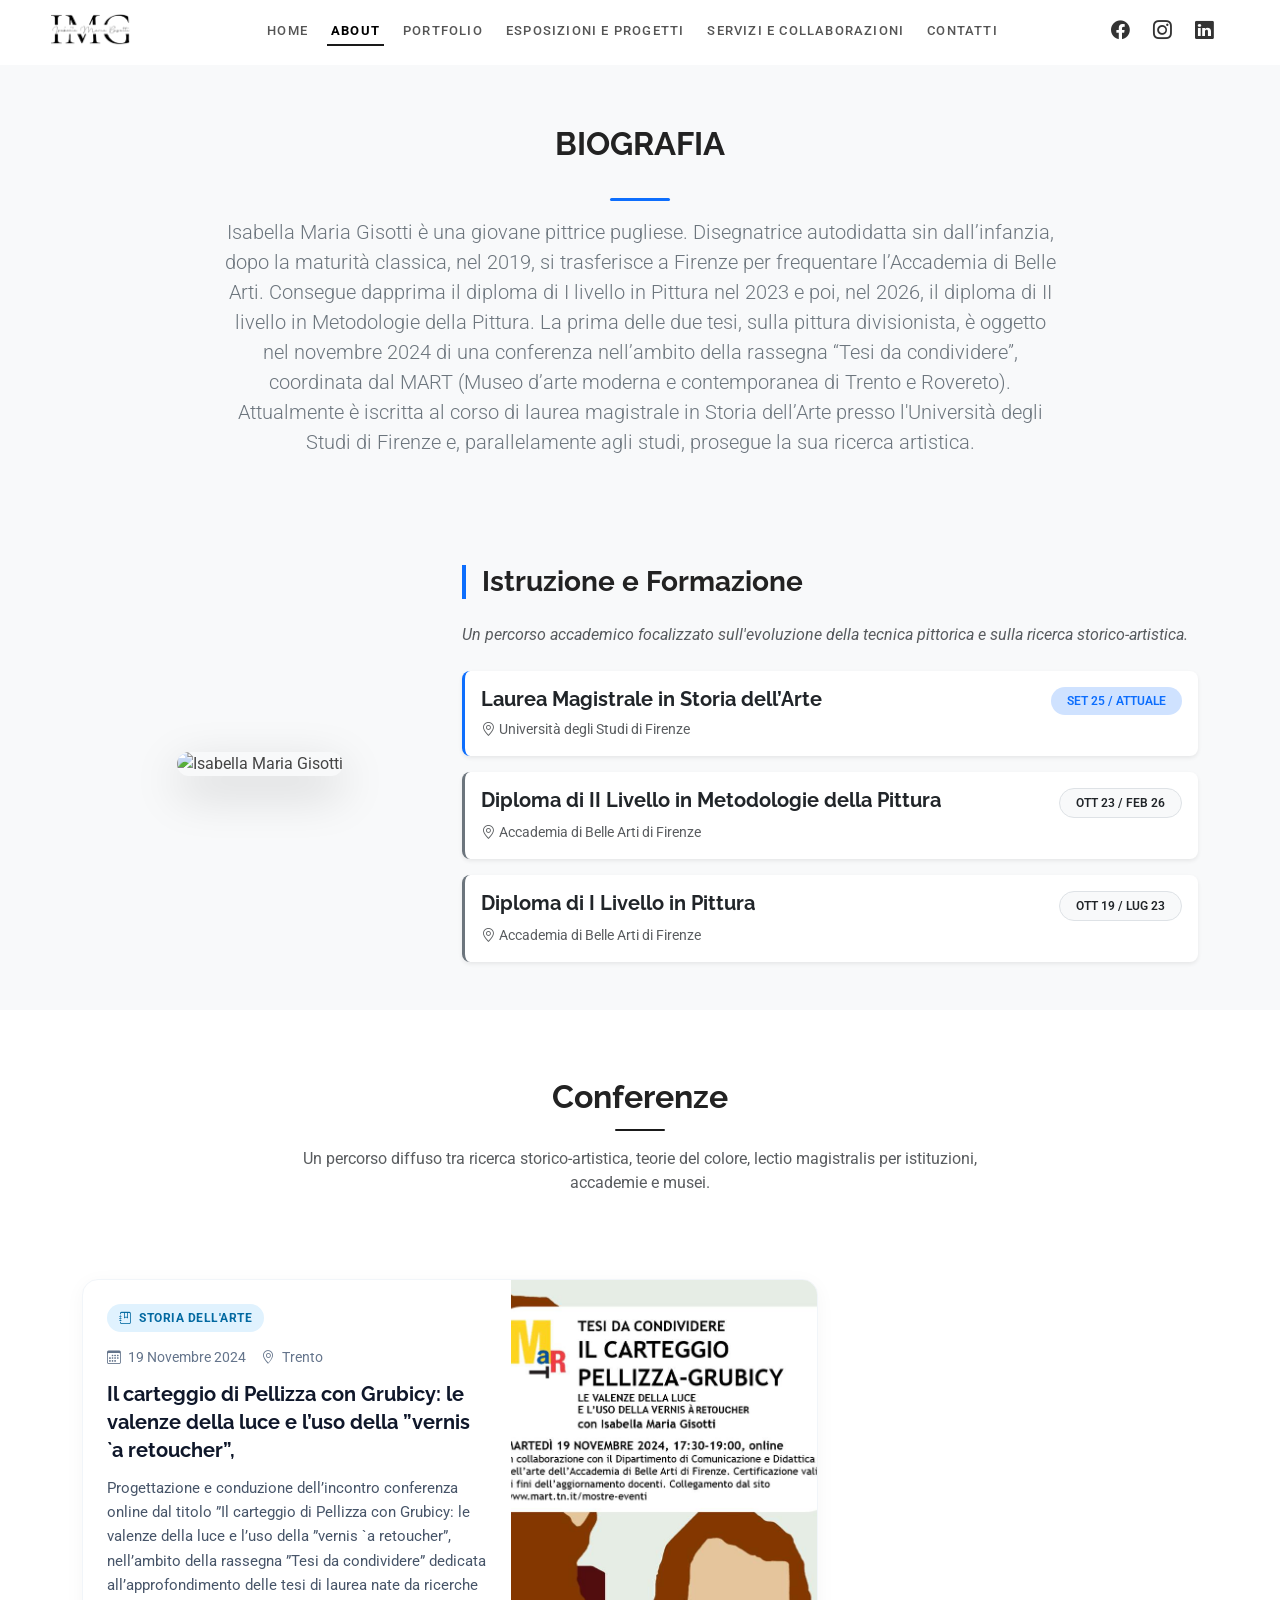
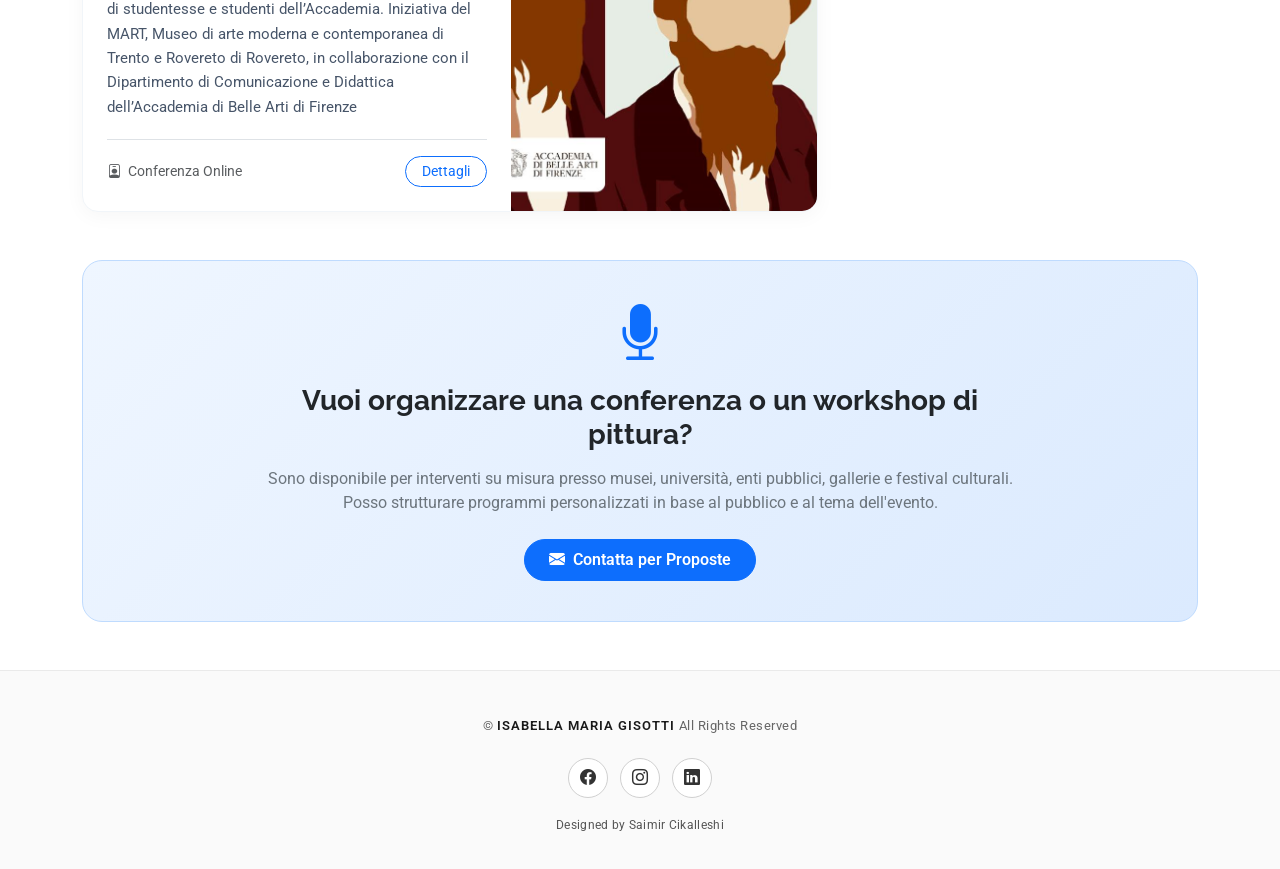
==== commit 12b149b4: "aggiornamento generale sito" ====
--- a/about.html
+++ b/about.html
@@ -9,8 +9,8 @@
   <meta name="keywords" content="">
   
   <!-- Favicons -->
-  <link href="assets/img/favicon_new.png" rel="icon">
-  <link href="assets/img/apple-touch-icon_new.png" rel="apple-touch-icon">
+  <link href="assets/img/favicon_new_.png" rel="icon">
+  <link href="assets/img/apple-touch-icon_new_.png" rel="apple-touch-icon">
   
   <!-- Fonts -->
   <link href="https://fonts.googleapis.com" rel="preconnect">
@@ -78,7 +78,7 @@
           <div class="mx-auto bg-primary rounded my-3" style="width: 60px; height: 3px;"></div>
 
           <p class="lead col-lg-9 mx-auto text-secondary">
-            Isabella Maria Gisotti è una giovane pittrice pugliese. Disegnatrice autodidatta sin dall’infanzia, dopo la maturità classica, nel 2019, si trasferisce a Firenze per frequentare l’Accademia di Belle Arti. Consegue dapprima il diploma di I livello in Pittura nel 2023 e poi, nel 2026, il diploma di II livello in Metodologie della Pittura. La prima delle due tesi, sulla pittura divisionista, è oggetto nel novembre 2024 di una conferenza nell’ambito della rassegna “Tesi da condividere”, coordinata dal MART, museo d’arte moderna e contemporanea di Trento e Rovereto. Attualmente è iscritta al corso di laurea magistrale in Storia dell’Arte presso l’Ateneo fiorentino e, contestualmente agli studi, manda avanti la sua ricerca artistica.
+            Isabella Maria Gisotti è una giovane pittrice pugliese. Disegnatrice autodidatta sin dall’infanzia, dopo la maturità classica, nel 2019, si trasferisce a Firenze per frequentare l’Accademia di Belle Arti. Consegue dapprima il diploma di I livello in Pittura nel 2023 e poi, nel 2026, il diploma di II livello in Metodologie della Pittura. La prima delle due tesi, sulla pittura divisionista, è oggetto nel novembre 2024 di una conferenza nell’ambito della rassegna “Tesi da condividere”, coordinata dal MART (Museo d’arte moderna e contemporanea di Trento e Rovereto). Attualmente è iscritta al corso di laurea magistrale in Storia dell’Arte presso l'Università degli Studi di Firenze e, parallelamente agli studi, prosegue la sua ricerca artistica.
           </p>
         </div><!-- End Section Title -->
       
